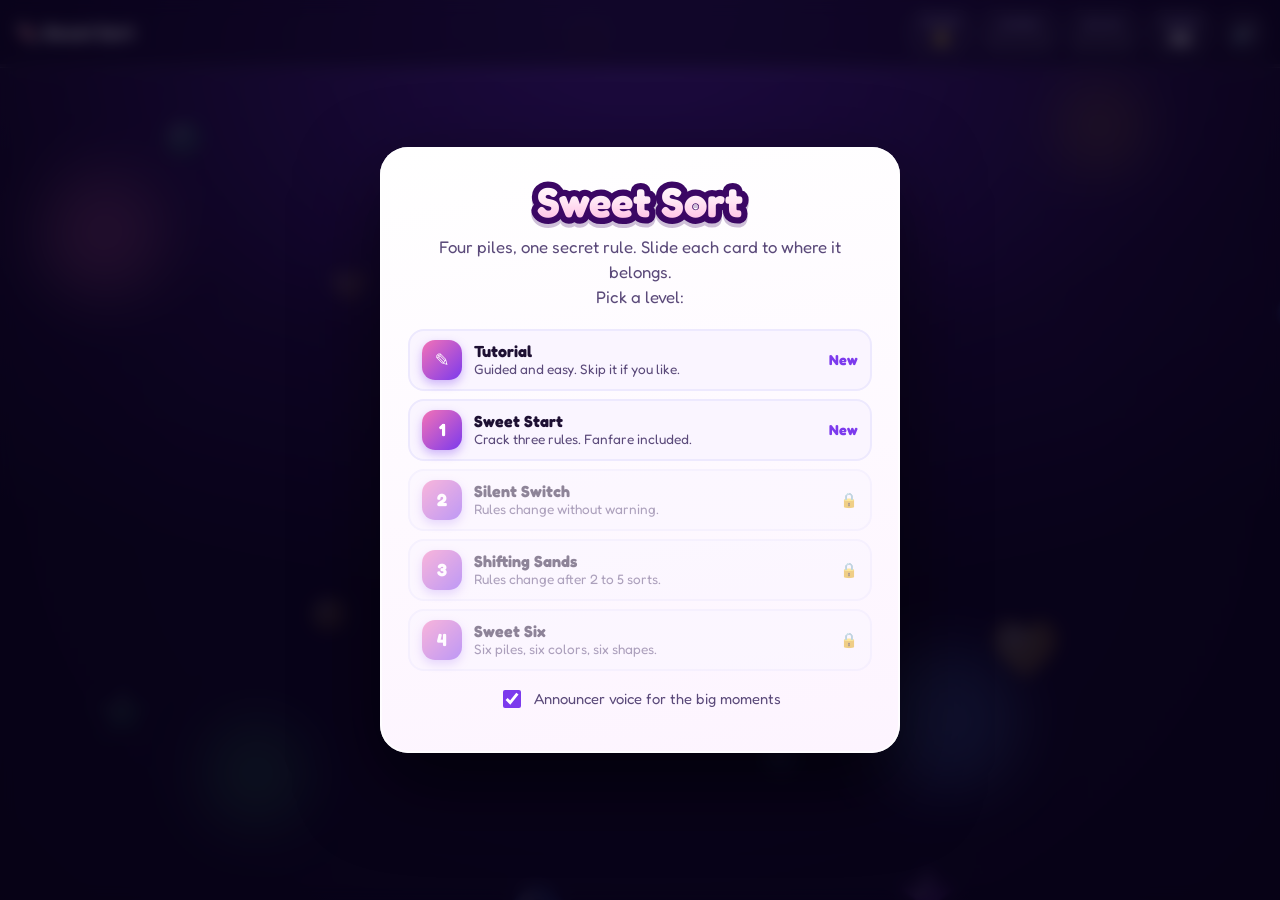
==== candy/index.html @ 4302656a "Level 4 becomes Sweet Six: six piles, no penalty The board now supports four or six piles, built at " ====
<!doctype html>
<html lang="en">
<head>
  <meta charset="utf-8">
  <meta name="viewport" content="width=device-width, initial-scale=1, viewport-fit=cover">
  <title>Sweet Sort</title>
  <meta name="description" content="A candy-flavored take on the Wisconsin Card Sorting Test. Slide the sweets to the right pile.">
  <link rel="preconnect" href="https://fonts.googleapis.com">
  <link rel="preconnect" href="https://fonts.gstatic.com" crossorigin>
  <link href="https://fonts.googleapis.com/css2?family=Fredoka:wght@400;500;600;700&display=swap" rel="stylesheet">
  <link rel="stylesheet" href="style.css?v=5">
</head>
<body>
<div class="app">
  <div class="bg-candies" id="bg-candies" aria-hidden="true"></div>

  <header class="hud">
    <div class="brand"><button class="brand__home" id="home-btn" title="Back to levels">🍬 Sweet Sort</button><span class="level-chip" id="level-chip"></span><span class="rule-chip" id="rule-chip"></span></div>
    <div class="stats">
      <div class="stat stat--score">
        <span class="stat__label">Score</span>
        <span class="stat__row"><span id="score" class="stat__value">0</span><span id="multi" class="multi" aria-live="polite"></span></span>
      </div>
      <div class="stat">
        <span class="stat__label">Combo</span>
        <span class="pips" id="pips" aria-label="Combo progress"></span>
        <span class="stat__value streak-num" id="streak-num">0</span>
      </div>
      <div class="stat">
        <span class="stat__label">Rules</span>
        <span class="stars" id="stars" aria-label="Rules cracked"></span>
      </div>
      <div class="stat"><span class="stat__label">Cards</span><span id="cards-left" class="stat__value">32</span></div>
    </div>
    <button id="mute" class="icon-btn" aria-label="Toggle sound" title="Toggle sound (M)">🔊</button>
    <div class="progress" aria-hidden="true"><div class="progress__fill" id="progress"></div></div>
  </header>

  <main class="table" id="table">
    <div class="coach hidden" id="coach" role="status" aria-live="polite"><span class="coach__icon">🍭</span><span id="coach-text"></span></div>
    <div class="board" id="board">
      <div class="center" id="center">
        <div class="toast" id="toast"><span class="toast__txt" id="toast-txt" data-text=""></span></div>
        <div class="card-wrap" id="card-wrap">
          <div class="stack-card"></div>
          <div class="stack-card"></div>
        </div>
      </div>
    </div>
    <p class="hint">Slide the card toward a pile · or press 1 to 4</p>
  </main>

  <div class="overlay" id="start-overlay">
    <div class="panel">
      <h1 class="panel__title"><span class="title-txt" data-text="Sweet Sort">Sweet Sort</span></h1>
      <p class="panel__lead">Four piles, one secret rule. Slide each card to where it belongs.<br>Pick a level:</p>
      <div class="levels" id="levels"></div>
      <label class="toggle">
        <input type="checkbox" id="voice-mode" checked>
        <span>Announcer voice for the big moments</span>
      </label>
    </div>
  </div>

  <div class="overlay hidden" id="end-overlay">
    <div class="panel">
      <div class="panel__eyebrow" id="end-eyebrow">Game over</div>
      <h2 class="panel__title"><span class="title-txt" id="end-title" data-text="All sorted">All sorted</span></h2>
      <div class="end-stars" id="end-stars" aria-label="Stars earned"></div>
      <div class="rank" id="end-rank"></div>
      <div class="unlock hidden" id="end-unlock"></div>
      <div class="results" id="end-results"></div>
      <div class="btn-row">
        <button class="btn btn--primary" id="next-btn">Next level</button>
        <button class="btn btn--ghost" id="again-btn">Play again</button>
        <button class="btn btn--ghost" id="levels-btn">Levels</button>
      </div>
    </div>
  </div>

  <canvas id="fx" aria-hidden="true"></canvas>
</div>
<script src="game.js?v=5"></script>
</body>
</html>
---- candy/style.css ----
:root {
  --t: 132px;          /* target tile size */
  --cw: 140px;         /* center card width */
  --ch: 188px;         /* center card height */
  --gap: 18px;
  --glass: rgba(255, 255, 255, .08);
  --good: #4ade80;
  --bad: #fb7185;
  --gold: #fde047;
  --ink: #1e1033;
  --plum: #3b0764;
  --muted: #c4b5fd;
  --font: "Fredoka", "Segoe UI", system-ui, -apple-system, Roboto, sans-serif;
}

* { box-sizing: border-box; }
html, body { margin: 0; height: 100%; }
body {
  font-family: var(--font);
  color: #fff;
  background: #09041a;
  overflow-x: hidden;
  -webkit-tap-highlight-color: transparent;
  overscroll-behavior: none;
}
button { font: inherit; }

.app { min-height: 100dvh; display: flex; flex-direction: column; position: relative; }

/* ---------- World: gradient sky, drifting bokeh, floating sweets ---------- */
.app::before {
  content: ""; position: fixed; inset: 0; z-index: -3;
  background:
    radial-gradient(ellipse at 50% 55%, transparent 50%, rgba(0,0,0,.5) 100%),
    radial-gradient(1200px 700px at 50% -10%, #7c3aed 0%, #4c1d95 30%, #1e0b3d 65%, #09041a 100%);
}
.app::after {
  content: ""; position: fixed; inset: -10%; z-index: -2; pointer-events: none;
  background:
    radial-gradient(circle at 15% 30%, rgba(244,114,182,.35) 0 60px, transparent 61px),
    radial-gradient(circle at 80% 20%, rgba(251,191,36,.28) 0 40px, transparent 41px),
    radial-gradient(circle at 70% 75%, rgba(96,165,250,.3) 0 70px, transparent 71px),
    radial-gradient(circle at 25% 80%, rgba(74,222,128,.25) 0 50px, transparent 51px),
    radial-gradient(circle at 50% 50%, rgba(255,255,255,.08) 0 90px, transparent 91px);
  filter: blur(30px);
  animation: drift 24s ease-in-out infinite alternate;
}
.bg-candy {
  position: fixed; z-index: -1; pointer-events: none;
  filter: blur(1.2px) saturate(.9);
  animation: bg-float var(--d) ease-in-out var(--delay) infinite alternate;
}
.bg-candy svg { display: block; width: 100%; height: auto; overflow: visible; }

/* ---------- HUD ---------- */
.hud {
  display: flex; align-items: center; gap: 12px; flex-wrap: wrap;
  padding: 10px 16px 12px;
  background: rgba(10, 4, 26, .55);
  backdrop-filter: blur(12px);
  border-bottom: 1px solid rgba(255,255,255,.1);
  position: sticky; top: 0; z-index: 5;
}
.brand { font-weight: 700; font-size: 1.15rem; white-space: nowrap; letter-spacing: .01em; display: flex; align-items: center; gap: 8px; }
.brand__home { background: none; border: 0; padding: 0; color: inherit; font: inherit; font-weight: 700; cursor: pointer; border-radius: 8px; transition: transform .12s; }
.brand__home:hover { transform: scale(1.04); }
.brand__home:active { transform: scale(.97); }
.brand__home:focus-visible { outline: 2px solid var(--gold); outline-offset: 3px; }
.level-chip { font-size: .72rem; font-weight: 600; padding: 2px 9px; border-radius: 999px; background: rgba(255,255,255,.12); color: var(--muted); letter-spacing: .04em; }
.level-chip:empty { display: none; }
.rule-chip { display: none; font-size: .72rem; font-weight: 700; padding: 2px 9px; border-radius: 999px; background: linear-gradient(90deg, #fde047, #f59e0b); color: #78350f; letter-spacing: .06em; }
.rule-chip.on { display: inline-block; animation: pop .4s cubic-bezier(.2, 1.6, .4, 1); }
.streak-num { display: none; }
.hud.no-pips .pips { display: none; }
.hud.no-pips .streak-num { display: block; }
.stats { display: flex; gap: 8px; margin-left: auto; flex-wrap: wrap; justify-content: flex-end; }
.stat {
  display: flex; flex-direction: column; align-items: center; justify-content: center;
  min-width: 64px; padding: 4px 10px;
  background: var(--glass); border: 1px solid rgba(255,255,255,.14); border-radius: 14px;
}
.stat__label { font-size: .62rem; text-transform: uppercase; letter-spacing: .14em; color: var(--muted); font-weight: 600; }
.stat__row { display: flex; align-items: center; gap: 6px; }
.stat__value { font-size: 1.2rem; font-weight: 700; font-variant-numeric: tabular-nums; line-height: 1.2; }
.stat__value.bump { animation: bump .4s cubic-bezier(.2, 1.4, .4, 1); }
.stat--score .stat__value { color: var(--gold); text-shadow: 0 0 12px rgba(253,224,71,.5); }
.multi {
  display: none; padding: 1px 7px; border-radius: 999px;
  background: linear-gradient(135deg, #f472b6, #a855f7); color: #fff;
  font-size: .78rem; font-weight: 700; line-height: 1.3;
  box-shadow: 0 2px 8px rgba(168,85,247,.5);
}
.multi.on { display: inline-block; animation: pop .4s cubic-bezier(.2, 1.6, .4, 1); }

.pips { display: flex; gap: 5px; height: 1.2rem; align-items: center; }
.pip-dot { width: 10px; height: 10px; border-radius: 50%; background: rgba(255,255,255,.18); transition: background .2s, box-shadow .2s; }
.pip-dot.lit { background: var(--gold); box-shadow: 0 0 10px var(--gold); animation: pop .35s cubic-bezier(.2, 1.6, .4, 1); }
.pip-dot.burst { animation: pip-burst .6s ease-out; }

.stars { display: flex; gap: 2px; height: 1.2rem; align-items: center; }
.star { width: 16px; height: 16px; display: block; }
.star path { fill: rgba(255,255,255,.16); stroke: rgba(255,255,255,.25); stroke-width: 1; transition: fill .2s; }
.star.lit path { fill: var(--gold); stroke: #b45309; filter: drop-shadow(0 0 5px rgba(253,224,71,.8)); }
.star.pop { animation: star-pop .7s cubic-bezier(.2, 1.6, .4, 1); }

.icon-btn { background: var(--glass); border: 1px solid rgba(255,255,255,.14); color: #fff; width: 40px; height: 40px; border-radius: 12px; cursor: pointer; font-size: 1.1rem; transition: transform .1s; }
.icon-btn:hover { background: rgba(255,255,255,.16); }
.icon-btn:active { transform: scale(.92); }

.progress { position: absolute; left: 0; right: 0; bottom: -1px; height: 4px; background: rgba(255,255,255,.08); }
.progress__fill {
  height: 100%; width: 0;
  background: linear-gradient(90deg, #f472b6, #fde047, #4ade80);
  box-shadow: 0 0 10px rgba(253,224,71,.6);
  transition: width .5s cubic-bezier(.2, .8, .2, 1);
}

/* ---------- Coach (tutorial) ---------- */
.coach {
  display: flex; gap: 10px; align-items: center;
  max-width: 460px; padding: 10px 14px; border-radius: 16px;
  background: #fff; color: var(--ink); font-weight: 600; line-height: 1.35;
  box-shadow: 0 12px 30px rgba(0,0,0,.35);
}
.coach.hidden { display: none; }
.coach.pop { animation: panel-in .35s cubic-bezier(.2, 1.3, .4, 1); }
.coach__icon { font-size: 1.4rem; }
.target.hint { border-color: var(--gold); animation: hint-pulse 1.2s ease-in-out infinite; }
.center .cue.on { display: block !important; opacity: 1; border-color: var(--gold); animation: cue-strong .9s ease-in-out infinite; }

/* ---------- Board ---------- */
.table { flex: 1; display: flex; flex-direction: column; align-items: center; justify-content: center; gap: 18px; padding: 18px 16px 28px; }
.table.shake { animation: shake-screen .4s ease-in-out; }
.table.shake-big { animation: shake-screen-big .55s ease-in-out; }
.board {
  display: grid;
  grid-template-columns: var(--t) var(--cw) var(--t);
  grid-template-rows: var(--t) var(--ch) var(--t);
  gap: var(--gap);
  place-items: center;
}
.center { grid-area: 2 / 2; }
.board.in .target { animation: tile-in .65s cubic-bezier(.2, 1.5, .4, 1) both; animation-delay: calc(var(--i) * 70ms); }
.board.in .center { animation: tile-in .65s cubic-bezier(.2, 1.5, .4, 1) 280ms both; }

/* Target tiles: glass, lit by --hot (0..1) as the card approaches */
.target {
  --hot: 0;
  position: relative;
  width: var(--t); height: var(--t);
  border-radius: 26px;
  background: rgba(255,255,255, calc(.08 + .14 * var(--hot)));
  border: 1.5px solid rgba(255,255,255, calc(.18 + .7 * var(--hot)));
  backdrop-filter: blur(10px);
  transform: scale(calc(1 + .12 * var(--hot)));
  box-shadow:
    0 12px 30px rgba(0,0,0,.35),
    0 0 calc(40px * var(--hot)) rgba(255,255,255, calc(.5 * var(--hot))),
    inset 0 1px 0 rgba(255,255,255,.25);
  transition: transform .12s ease-out, box-shadow .12s, background .12s, border-color .12s;
}
.target .pips-area {
  position: absolute; inset: 16px; transform-origin: 50% 70%;
  transform: translate(calc(var(--lx) * var(--hot) * 7px), calc(var(--ly) * var(--hot) * 7px)) scale(calc(1 + .1 * var(--hot)));
  transition: transform .12s ease-out;
}
.target.ready { animation: ready-wiggle .5s ease-in-out infinite; border-color: var(--gold); box-shadow: 0 12px 30px rgba(0,0,0,.35), 0 0 44px rgba(253,224,71,.55), inset 0 1px 0 rgba(255,255,255,.25); }
.target.ready .chev { border-color: var(--gold); }
.target .ring { position: absolute; inset: -2px; border-radius: inherit; border: 3px solid var(--good); opacity: 0; pointer-events: none; }
.target .chev {
  position: absolute; width: 12px; height: 12px;
  border-right: 2.5px solid rgba(255,255,255,.55); border-bottom: 2.5px solid rgba(255,255,255,.55);
  opacity: calc(.5 + .5 * var(--hot));
}

.target.hit-good { animation: target-good .7s cubic-bezier(.2, 1.4, .4, 1); }
.target.hit-good .ring { animation: ring .7s ease-out; }
.target.hit-good .pips-area { animation: sweets-bounce .7s cubic-bezier(.2, 1.6, .4, 1); }
.target.hit-bad { animation: target-bad .5s ease-in-out; }
.target.hit-bad .ring { border-color: var(--bad); animation: ring .55s ease-out; }
.target.hit-bad .pips-area { animation: sweets-shiver .5s ease-in-out; }
.target.wave { animation: wave .6s cubic-bezier(.2, 1.4, .4, 1); }
.target.wave .pips-area { animation: sweets-bounce .6s cubic-bezier(.2, 1.6, .4, 1); }

/* WebKit renders filtered children of a backdrop-filtered element at low resolution
   (and sometimes not at all), so the tiles lose the frosted glass and SVG shadows there. */
.webkit .target { backdrop-filter: none; -webkit-backdrop-filter: none; background: rgba(255,255,255, calc(.12 + .14 * var(--hot))); }
.webkit .hud { backdrop-filter: none; -webkit-backdrop-filter: none; background: rgba(10, 4, 26, .82); }

/* ---------- Sweets ---------- */
.pip { position: absolute; transform: translate(-50%, -50%); }
/* Sweets stay pure vectors: no CSS or SVG filters, so nothing is rasterized and they are crisp at any pixel density. */
.pip__svg { display: block; width: 100%; height: auto; overflow: visible; }
.card .pip__svg { animation: jiggle 2.8s ease-in-out infinite; animation-delay: calc(var(--i) * -.7s); }

/* ---------- Center stack + card ---------- */
.center { position: relative; width: var(--cw); height: var(--ch); }
.card-wrap { position: absolute; inset: 0; animation: float 3.4s ease-in-out infinite; }
.stack-card {
  position: absolute; inset: 0; border-radius: 18px;
  background: linear-gradient(160deg, #fdf2f8, #e9d5ff);
  box-shadow: 0 10px 24px rgba(0,0,0,.3);
  transition: transform .35s cubic-bezier(.2, 1.3, .4, 1);
}
.stack-card:nth-child(1) { transform: translateY(14px) scale(.9); opacity: .55; }
.stack-card:nth-child(2) { transform: translateY(7px) scale(.95); opacity: .8; }
.card-wrap.empty .stack-card:nth-child(1) { transform: translateY(7px) scale(.95); }
.card-wrap.empty .stack-card:nth-child(2) { transform: translateY(0) scale(1); }

.card {
  position: absolute; inset: 0; border-radius: 18px;
  background: linear-gradient(165deg, #ffffff 0%, #fdf4ff 55%, #f3e8ff 100%);
  box-shadow: 0 18px 40px rgba(0,0,0,.45), inset 0 0 0 3px #fff, inset 0 -8px 16px rgba(168,85,247,.14);
  cursor: grab; touch-action: none; user-select: none; -webkit-user-select: none;
  overflow: hidden; will-change: transform;
  transition: box-shadow .15s;
}
.card.dragging { cursor: grabbing; box-shadow: 0 34px 70px rgba(0,0,0,.6), inset 0 0 0 3px #fff; }
.card.enter { animation: card-enter .6s cubic-bezier(.2, 1.4, .4, 1); }
.card.nudge { animation: nudge 1.1s cubic-bezier(.3, 1.4, .4, 1); }
.card::after {
  content: ""; position: absolute; inset: -40%; pointer-events: none;
  background: linear-gradient(115deg, transparent 46%, rgba(255,255,255,.4) 50%, transparent 54%);
  transform: translateX(-90%);
  animation: shimmer 4.2s ease-in-out infinite;
}
.sparkle {
  position: absolute; width: 14px; height: 14px; pointer-events: none;
  color: #fff; font-size: 14px; line-height: 1; text-shadow: 0 0 8px #fff, 0 0 2px #fff;
  opacity: 0; animation: twinkle 2.4s ease-in-out infinite;
}
.sparkle::before { content: "✦"; }

/* Gesture cues until the first slide */
.cue {
  position: absolute; width: 14px; height: 14px; pointer-events: none;
  border-right: 3px solid rgba(255,255,255,.7); border-bottom: 3px solid rgba(255,255,255,.7);
  opacity: 0; animation: cue 1.6s ease-in-out infinite;
}
.center.touched .cue { display: none; }

/* ---------- Chunky outlined display text (toast + titles) ---------- */
.toast {
  --size: 1.7rem;
  position: absolute; left: 50%; top: 50%; z-index: 6;
  transform: translate(-50%, -50%) scale(0); opacity: 0;
  font-size: var(--size); font-weight: 700; line-height: 1; white-space: nowrap;
  pointer-events: none;
  filter: drop-shadow(0 6px 0 rgba(0,0,0,.28)) drop-shadow(0 0 18px rgba(255,255,255,.25));
}
.toast.show { animation: toast-in 1.05s cubic-bezier(.2, 1.4, .4, 1) forwards; }
.toast__txt, .title-txt {
  position: relative; display: inline-block;
  color: var(--plum);
  -webkit-text-stroke: .3em var(--plum);
  paint-order: stroke fill;
}
/* The gradient fill is a copy of the text layered above the stroked base. */
.toast__txt::after, .title-txt::after {
  content: attr(data-text); position: absolute; left: 0; top: 0;
  -webkit-text-stroke: 0;
  background: linear-gradient(180deg, #fff 0%, #ffe9f5 45%, #ffb6e1 100%);
  -webkit-background-clip: text; background-clip: text; color: transparent;
}
.toast.t1 { --size: 1.7rem; }
.toast.t2 { --size: 2rem; }
.toast.t2 .toast__txt::after { background-image: linear-gradient(180deg, #fff 0%, #fff3b0 45%, #fbbf24 100%); }
.toast.t3 { --size: 2.3rem; }
.toast.t3 .toast__txt::after { background-image: linear-gradient(180deg, #fff 0%, #bbf7d0 45%, #22d3ee 100%); }
.toast.t4 { --size: 2.7rem; }
.toast.t4 .toast__txt::after { background-image: linear-gradient(90deg, #f472b6, #fde047, #4ade80, #60a5fa, #f472b6); background-size: 300% 100%; animation: rainbow 1.2s linear infinite; }
.toast.bad { --size: 1.6rem; }
.toast.bad .toast__txt::after { background-image: linear-gradient(180deg, #fff 0%, #fecdd3 55%, #fb7185 100%); }
.toast.big { --size: 2.5rem; }
.toast.big .toast__txt::after { background-image: linear-gradient(180deg, #fff 0%, #fde68a 45%, #f59e0b 100%); }

.float.neg { color: #fecdd3; }
.float {
  position: fixed; z-index: 60; pointer-events: none;
  font-weight: 700; font-size: 1.35rem; color: var(--gold);
  text-shadow: 0 2px 0 var(--plum), 0 -1px 0 var(--plum), 1px 0 0 var(--plum), -1px 0 0 var(--plum), 0 4px 10px rgba(0,0,0,.5);
  animation: float-up 1s ease-out forwards;
}

.hint { color: rgba(255,255,255,.65); font-size: .9rem; margin: 0; text-align: center; }
.hint__sep { margin: 0 6px; opacity: .5; }

/* ---------- Overlays ---------- */
.overlay { position: fixed; inset: 0; z-index: 40; background: rgba(9, 4, 26, .72); backdrop-filter: blur(8px); display: grid; place-items: center; padding: 16px; animation: fade-in .3s ease-out; overflow-y: auto; }
.overlay .panel { margin: auto; }
.levels { display: grid; gap: 8px; margin: 0 0 16px; text-align: left; }
.level {
  display: flex; align-items: center; gap: 12px; width: 100%;
  padding: 9px 12px; border-radius: 16px; border: 2px solid #ede9fe; background: #faf5ff;
  color: var(--ink); cursor: pointer; text-align: left; transition: transform .12s ease, border-color .12s, box-shadow .12s;
}
.level:hover:not(:disabled), .level:focus-visible { transform: translateY(-2px); border-color: #c4b5fd; box-shadow: 0 8px 20px rgba(124,58,237,.18); outline: none; }
.level:active:not(:disabled) { transform: translateY(0) scale(.99); }
.level:disabled { opacity: .5; cursor: not-allowed; }
.level__num { flex: none; width: 40px; height: 40px; border-radius: 13px; display: grid; place-items: center; font-weight: 700; font-size: 1.1rem; color: #fff; background: linear-gradient(135deg, #f472b6, #7c3aed); box-shadow: 0 4px 10px rgba(124,58,237,.35); }
.level__body { flex: 1; display: flex; flex-direction: column; line-height: 1.25; }
.level__name { font-weight: 700; }
.level__tag { font-size: .85rem; color: #5b4a7a; }
.level__meta { font-weight: 700; color: #7c3aed; font-size: .9rem; white-space: nowrap; }
.btn-row { display: flex; gap: 10px; justify-content: center; flex-wrap: wrap; }
.btn--ghost { background: #f5f3ff; color: #4c1d95; box-shadow: 0 4px 0 #ddd6fe; }
.btn--ghost:hover { transform: translateY(-2px); }
.btn--ghost:active { transform: translateY(2px); box-shadow: 0 2px 0 #ddd6fe; }
.btn.hidden { display: none; }
.unlock { margin: -6px 0 14px; font-weight: 700; color: #be185d; animation: pop .5s cubic-bezier(.2, 1.6, .4, 1); }
.unlock.hidden { display: none; }
.overlay.hidden { display: none; }
.panel {
  width: min(520px, 100%);
  background: linear-gradient(170deg, #ffffff, #fdf4ff);
  color: var(--ink);
  border-radius: 28px; padding: 28px 28px 24px;
  box-shadow: 0 30px 80px rgba(0,0,0,.55), inset 0 0 0 2px rgba(255,255,255,.8);
  text-align: center;
  animation: panel-in .5s cubic-bezier(.2, 1.3, .4, 1);
}
.panel__eyebrow { text-transform: uppercase; letter-spacing: .18em; font-size: .72rem; color: #7c3aed; font-weight: 700; }
.panel__title { margin: 4px 0 10px; font-size: 2.6rem; font-weight: 700; line-height: 1.1; filter: drop-shadow(0 4px 0 rgba(59,7,100,.25)); }
.panel__lead { color: #5b4a7a; margin: 0 0 18px; line-height: 1.5; font-size: 1.05rem; }
.howto { list-style: none; padding: 0; margin: 0 0 18px; text-align: left; display: grid; gap: 10px; }
.howto li { display: flex; gap: 12px; align-items: flex-start; background: #f5f3ff; padding: 10px 12px; border-radius: 14px; line-height: 1.4; }
.howto__icon { font-size: 1.3rem; line-height: 1.2; }
.toggle { display: flex; gap: 10px; align-items: center; justify-content: center; font-size: .92rem; color: #5b4a7a; margin-bottom: 18px; cursor: pointer; }
.toggle input { width: 18px; height: 18px; accent-color: #7c3aed; }
.toggle + .toggle { margin-top: -8px; }
.btn { border: 0; border-radius: 18px; padding: 14px 32px; font-weight: 700; font-size: 1.15rem; cursor: pointer; transition: transform .12s ease, box-shadow .12s ease; letter-spacing: .01em; }
.btn--primary { background: linear-gradient(135deg, #f472b6, #7c3aed); color: #fff; box-shadow: 0 6px 0 #4c1d95, 0 14px 24px rgba(124,58,237,.45); animation: btn-pulse 2.2s ease-in-out infinite; }
.btn--primary:hover { transform: translateY(-2px); box-shadow: 0 8px 0 #4c1d95, 0 18px 30px rgba(124,58,237,.55); }
.btn--primary:active { transform: translateY(4px); box-shadow: 0 2px 0 #4c1d95, 0 8px 16px rgba(124,58,237,.45); }
.rank { display: inline-block; margin: 2px 0 16px; padding: 6px 16px; border-radius: 999px; background: linear-gradient(90deg, #fde047, #f59e0b); color: #78350f; font-weight: 700; letter-spacing: .02em; }
.results { display: grid; grid-template-columns: repeat(3, 1fr); gap: 10px; margin-bottom: 22px; }
.result { background: #f5f3ff; border-radius: 14px; padding: 10px 8px; animation: tile-in .55s cubic-bezier(.2, 1.4, .4, 1) both; animation-delay: calc(var(--i) * 70ms + 150ms); }
.result__value { font-size: 1.5rem; font-weight: 700; font-variant-numeric: tabular-nums; }
.result__label { font-size: .68rem; text-transform: uppercase; letter-spacing: .12em; color: #7c6a9c; font-weight: 600; }
.end-stars { display: flex; justify-content: center; gap: 4px; margin: 2px 0 10px; }
.end-stars .star { width: 34px; height: 34px; transform: scale(.6); opacity: .5; transition: none; }
.end-stars .star.lit { transform: scale(1); opacity: 1; animation: star-pop .7s cubic-bezier(.2, 1.6, .4, 1); }
.end-stars .star path { fill: #e9e3f5; stroke: #cbbfe3; }
.end-stars .star.lit path { fill: var(--gold); stroke: #b45309; filter: drop-shadow(0 0 6px rgba(253,224,71,.8)); }

#fx { position: fixed; inset: 0; width: 100%; height: 100%; pointer-events: none; z-index: 45; }

/* ---------- Keyframes ---------- */
@keyframes float { 0%, 100% { transform: translateY(0); } 50% { transform: translateY(-5px); } }
@keyframes jiggle { 0%, 100% { transform: rotate(-4deg) translateY(0); } 50% { transform: rotate(4deg) translateY(-2px); } }
@keyframes shimmer { 0%, 62% { transform: translateX(-90%); } 80%, 100% { transform: translateX(90%); } }
@keyframes twinkle { 0%, 100% { opacity: 0; transform: scale(.4) rotate(0); } 50% { opacity: 1; transform: scale(1) rotate(45deg); } }
@keyframes cue { 0%, 100% { opacity: 0; } 50% { opacity: .9; } }
@keyframes card-enter {
  0% { transform: perspective(700px) rotateY(-80deg) translateX(-14px) scale(.85); opacity: 0; }
  55% { opacity: 1; }
  100% { transform: perspective(700px) rotateY(0) translateX(0) scale(1); opacity: 1; }
}
@keyframes hint-pulse { 0%, 100% { transform: scale(1); box-shadow: 0 12px 30px rgba(0,0,0,.35), 0 0 0 rgba(253,224,71,0); } 50% { transform: scale(1.06); box-shadow: 0 12px 30px rgba(0,0,0,.35), 0 0 34px rgba(253,224,71,.6); } }
@keyframes cue-strong { 0%, 100% { opacity: .5; } 50% { opacity: 1; } }
@keyframes ready-wiggle { 0%, 100% { transform: scale(1.12) rotate(-1.5deg); } 50% { transform: scale(1.16) rotate(1.5deg); } }
@keyframes nudge {
  0%, 100% { transform: translate(0, 0) rotate(0); }
  35% { transform: translate(calc(var(--nx) * 18px), calc(var(--ny) * 18px)) rotate(calc(var(--nx) * 5deg)) scale(1.03); }
  65% { transform: translate(calc(var(--nx) * -3px), calc(var(--ny) * -3px)); }
}
@keyframes tile-in { 0% { transform: scale(0) rotate(-10deg); opacity: 0; } 100% { transform: scale(1) rotate(0); opacity: 1; } }
@keyframes bump { 0% { transform: scale(1); } 40% { transform: scale(1.35); } 100% { transform: scale(1); } }
@keyframes pop { 0% { transform: scale(.4); } 60% { transform: scale(1.4); } 100% { transform: scale(1); } }
@keyframes star-pop { 0% { transform: scale(.4) rotate(-30deg); } 55% { transform: scale(1.6) rotate(10deg); } 100% { transform: scale(1) rotate(0); } }
@keyframes pip-burst { 0% { transform: scale(1); } 40% { transform: scale(1.8); box-shadow: 0 0 20px #fff; } 100% { transform: scale(0); opacity: 0; } }
@keyframes ring { 0% { transform: scale(1); opacity: .95; } 100% { transform: scale(1.55); opacity: 0; } }
@keyframes target-good {
  0% { transform: scale(1); }
  30% { transform: scale(.92, .88); }
  60% { transform: scale(1.1, 1.14); background: rgba(74,222,128,.35); border-color: var(--good); }
  100% { transform: scale(1); }
}
@keyframes target-bad {
  0%, 100% { transform: translateX(0); }
  15%, 55% { background: rgba(251,113,133,.35); border-color: var(--bad); }
  20% { transform: translateX(-9px) rotate(-2deg); }
  40% { transform: translateX(9px) rotate(2deg); }
  60% { transform: translateX(-6px); }
  80% { transform: translateX(6px); }
}
@keyframes sweets-bounce { 0% { transform: scale(1); } 30% { transform: scale(1.25, .8); } 55% { transform: scale(.9, 1.2) translateY(-6px); } 100% { transform: scale(1); } }
@keyframes sweets-shiver { 0%, 100% { transform: rotate(0); } 25% { transform: rotate(-8deg); } 50% { transform: rotate(8deg); } 75% { transform: rotate(-5deg); } }
@keyframes wave { 0% { transform: scale(1); } 40% { transform: scale(1.14); background: rgba(253,224,71,.35); border-color: var(--gold); } 100% { transform: scale(1); } }
@keyframes toast-in {
  0% { transform: translate(-50%, -50%) scale(0) rotate(-14deg); opacity: 0; }
  30% { transform: translate(-50%, -50%) scale(1.18) rotate(4deg); opacity: 1; }
  48% { transform: translate(-50%, -50%) scale(.96) rotate(-1deg); }
  62% { transform: translate(-50%, -50%) scale(1) rotate(0); opacity: 1; }
  100% { transform: translate(-50%, calc(-50% - 34px)) scale(.9); opacity: 0; }
}
@keyframes rainbow { from { background-position: 0 0; } to { background-position: 300% 0; } }
@keyframes float-up {
  0% { transform: translate(-50%, 0) scale(.8); opacity: 0; }
  20% { opacity: 1; transform: translate(-50%, -10px) scale(1.2); }
  100% { transform: translate(-50%, -76px) scale(1); opacity: 0; }
}
@keyframes shake-screen { 0%, 100% { transform: translate(0); } 25% { transform: translate(-5px, 2px); } 50% { transform: translate(5px, -2px); } 75% { transform: translate(-3px, 1px); } }
@keyframes shake-screen-big { 0%, 100% { transform: translate(0); } 15% { transform: translate(-9px, 4px) rotate(-.6deg); } 35% { transform: translate(8px, -5px) rotate(.6deg); } 55% { transform: translate(-6px, 3px); } 75% { transform: translate(4px, -2px); } }
@keyframes btn-pulse { 0%, 100% { filter: brightness(1); } 50% { filter: brightness(1.12); } }
@keyframes bg-float { from { transform: translateY(0) rotate(var(--r)); } to { transform: translateY(-46px) rotate(calc(var(--r) + 28deg)); } }
@keyframes drift { from { transform: translate(-2%, -1%) rotate(0); } to { transform: translate(2%, 2%) rotate(3deg); } }
@keyframes fade-in { from { opacity: 0; } to { opacity: 1; } }
@keyframes panel-in { from { transform: translateY(30px) scale(.96); opacity: 0; } to { transform: none; opacity: 1; } }

/* ---------- Responsive ---------- */
@media (max-width: 480px) {
  :root { --t: 100px; --cw: 114px; --ch: 154px; --gap: 10px; }
  .hud { padding: 8px 12px 10px; gap: 8px; }
  .brand { font-size: 1rem; }
  .stat { min-width: 54px; padding: 3px 7px; }
  .stat__value { font-size: 1.05rem; }
  .target { border-radius: 22px; }
  .target .pips-area { inset: 11px; }
  .toast.t1 { --size: 1.4rem; } .toast.t2 { --size: 1.6rem; } .toast.t3 { --size: 1.85rem; } .toast.t4 { --size: 2.1rem; } .toast.big { --size: 2rem; }
  .hint { display: none; }
  .results { grid-template-columns: repeat(2, 1fr); }
  .panel { padding: 22px 18px 18px; }
  .panel__title { font-size: 2.1rem; }
}

@media (prefers-reduced-motion: reduce) {
  *, *::before, *::after { animation-duration: .01ms !important; animation-iteration-count: 1 !important; transition-duration: .01ms !important; }
}
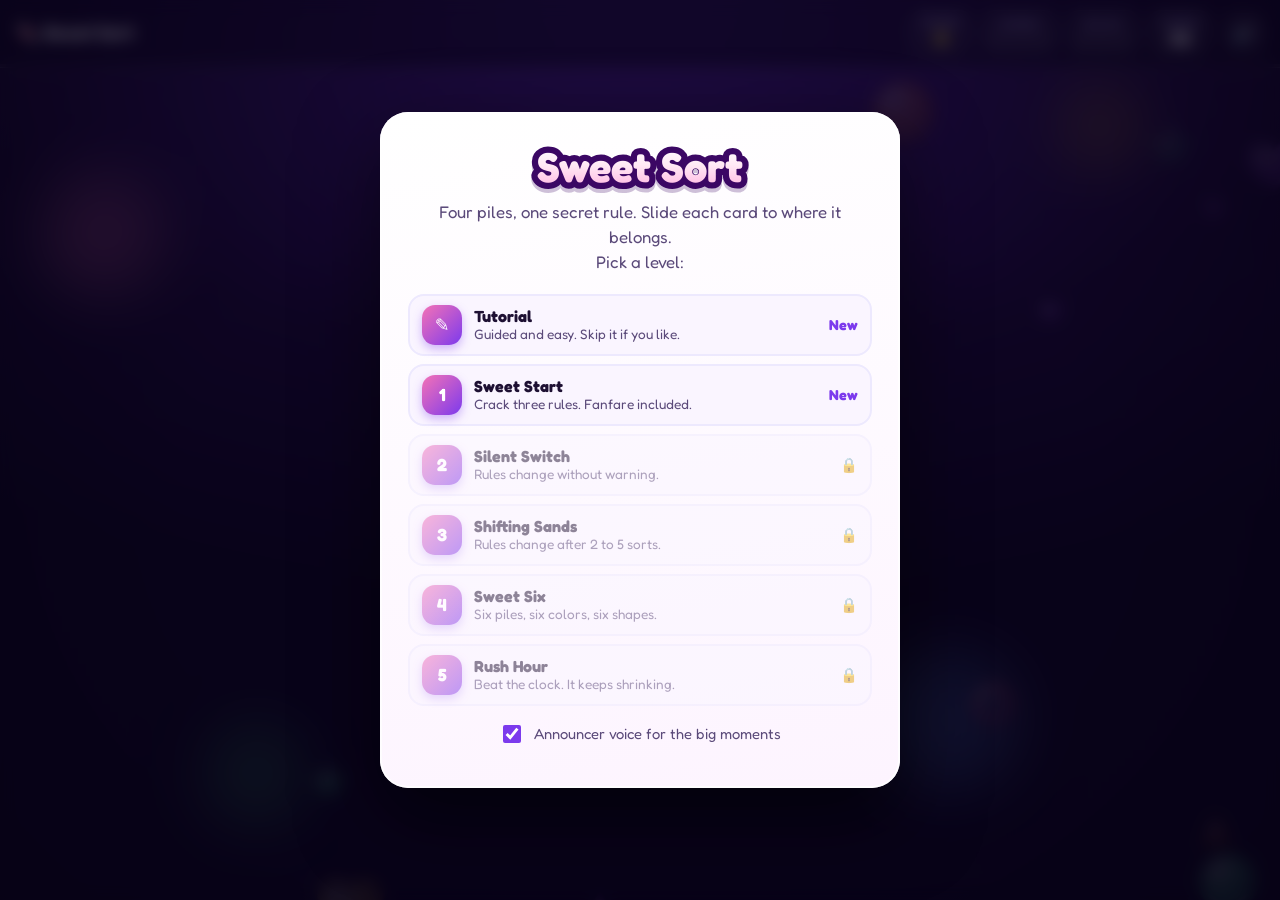
==== commit 2acdc68b: "Add level 5 Rush Hour with a shrinking per-card timer A countdown ring around the card drains each t" ====
--- a/candy/index.html
+++ b/candy/index.html
@@ -8,7 +8,7 @@
   <link rel="preconnect" href="https://fonts.googleapis.com">
   <link rel="preconnect" href="https://fonts.gstatic.com" crossorigin>
   <link href="https://fonts.googleapis.com/css2?family=Fredoka:wght@400;500;600;700&display=swap" rel="stylesheet">
-  <link rel="stylesheet" href="style.css?v=5">
+  <link rel="stylesheet" href="style.css?v=6">
 </head>
 <body>
 <div class="app">
@@ -31,6 +31,7 @@
         <span class="stars" id="stars" aria-label="Rules cracked"></span>
       </div>
       <div class="stat"><span class="stat__label">Cards</span><span id="cards-left" class="stat__value">32</span></div>
+      <div class="stat stat--time hidden" id="time-stat"><span class="stat__label">Time</span><span id="time" class="stat__value">0.0</span></div>
     </div>
     <button id="mute" class="icon-btn" aria-label="Toggle sound" title="Toggle sound (M)">🔊</button>
     <div class="progress" aria-hidden="true"><div class="progress__fill" id="progress"></div></div>
@@ -41,6 +42,7 @@
     <div class="board" id="board">
       <div class="center" id="center">
         <div class="toast" id="toast"><span class="toast__txt" id="toast-txt" data-text=""></span></div>
+        <svg class="timer hidden" id="timer" aria-hidden="true"><rect class="timer__track" pathLength="100"/><rect class="timer__fill" id="timer-rect" pathLength="100"/></svg>
         <div class="card-wrap" id="card-wrap">
           <div class="stack-card"></div>
           <div class="stack-card"></div>
@@ -80,6 +82,6 @@
 
   <canvas id="fx" aria-hidden="true"></canvas>
 </div>
-<script src="game.js?v=5"></script>
+<script src="game.js?v=6"></script>
 </body>
 </html>
--- a/candy/style.css
+++ b/candy/style.css
@@ -192,6 +192,18 @@
 /* Sweets stay pure vectors: no CSS or SVG filters, so nothing is rasterized and they are crisp at any pixel density. */
 .pip__svg { display: block; width: 100%; height: auto; overflow: visible; }
 .card .pip__svg { animation: jiggle 2.8s ease-in-out infinite; animation-delay: calc(var(--i) * -.7s); }
+
+/* ---------- Turn timer ring (timed levels) ---------- */
+.timer { position: absolute; inset: -9px; width: calc(100% + 18px); height: calc(100% + 18px); pointer-events: none; overflow: visible; }
+.timer.hidden { display: none; }
+.timer rect { fill: none; stroke-width: 5; stroke-linecap: round; }
+.timer__track { stroke: rgba(255,255,255,.14); }
+.timer__fill { stroke: var(--good); stroke-dasharray: 100; stroke-dashoffset: 0; transition: stroke .3s; }
+.timer.warn .timer__fill { stroke: var(--gold); }
+.timer.urgent .timer__fill { stroke: var(--bad); animation: urgent-pulse .45s ease-in-out infinite; }
+.stat--time.hidden { display: none; }
+.stat--time .stat__value { min-width: 2.2em; }
+.stat--time .stat__value.low { color: var(--bad); animation: urgent-pulse .45s ease-in-out infinite; }
 
 /* ---------- Center stack + card ---------- */
 .center { position: relative; width: var(--cw); height: var(--ch); }
@@ -358,6 +370,7 @@
 }
 @keyframes hint-pulse { 0%, 100% { transform: scale(1); box-shadow: 0 12px 30px rgba(0,0,0,.35), 0 0 0 rgba(253,224,71,0); } 50% { transform: scale(1.06); box-shadow: 0 12px 30px rgba(0,0,0,.35), 0 0 34px rgba(253,224,71,.6); } }
 @keyframes cue-strong { 0%, 100% { opacity: .5; } 50% { opacity: 1; } }
+@keyframes urgent-pulse { 50% { opacity: .45; } }
 @keyframes ready-wiggle { 0%, 100% { transform: scale(1.12) rotate(-1.5deg); } 50% { transform: scale(1.16) rotate(1.5deg); } }
 @keyframes nudge {
   0%, 100% { transform: translate(0, 0) rotate(0); }
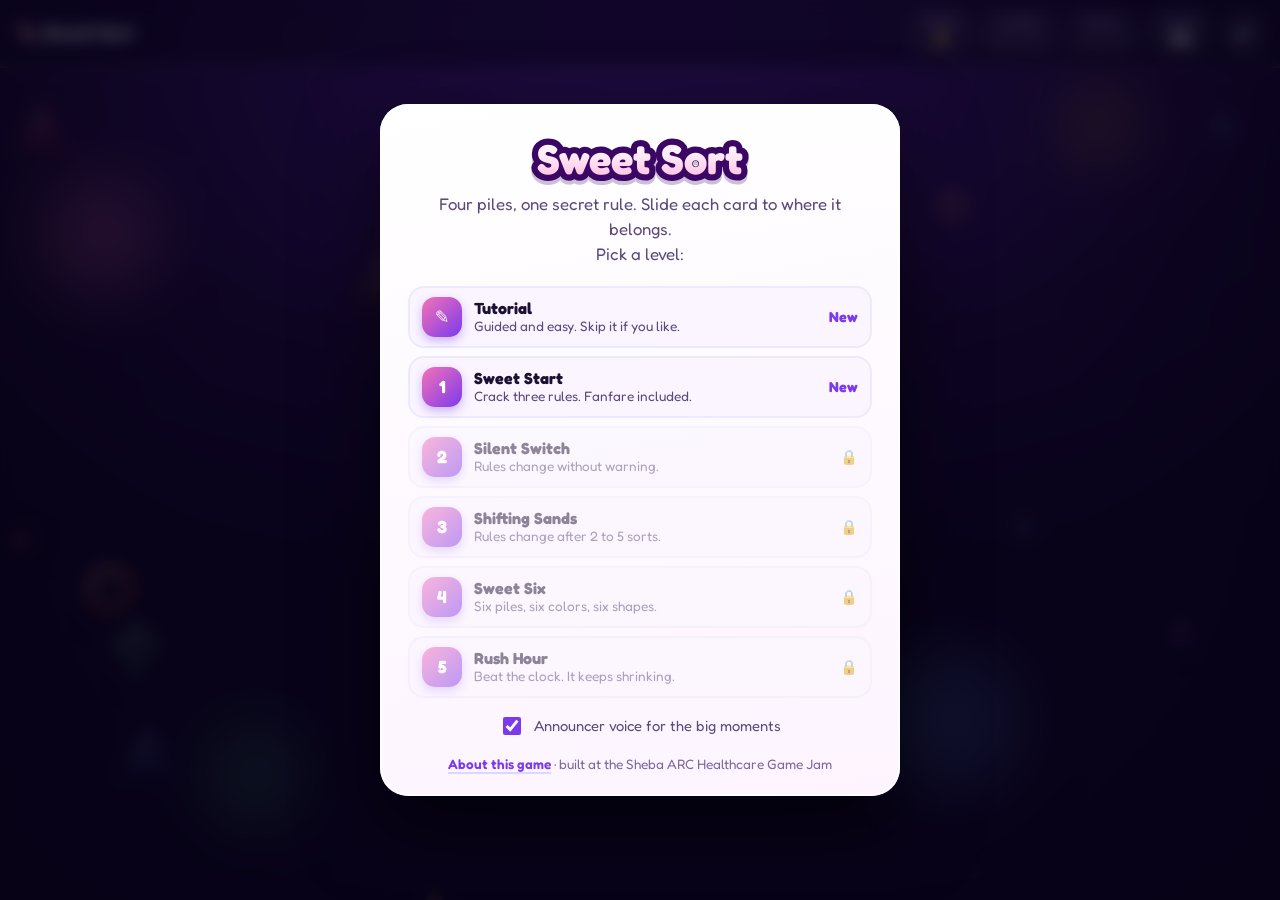
==== commit 06292e59: "Add an About page for Sweet Sort Co-Authored-By: Claude Fable 5.1 <noreply@anthropic.com>" ====
--- a/candy/index.html
+++ b/candy/index.html
@@ -61,6 +61,7 @@
         <input type="checkbox" id="voice-mode" checked>
         <span>Announcer voice for the big moments</span>
       </label>
+      <p class="about-link"><a href="about.html">About this game</a> · built at the Sheba ARC Healthcare Game Jam</p>
     </div>
   </div>
 
--- a/candy/style.css
+++ b/candy/style.css
@@ -314,6 +314,9 @@
 .level__name { font-weight: 700; }
 .level__tag { font-size: .85rem; color: #5b4a7a; }
 .level__meta { font-weight: 700; color: #7c3aed; font-size: .9rem; white-space: nowrap; }
+.about-link { margin: 14px 0 0; font-size: .85rem; color: #7c6a9c; }
+.about-link a { color: #7c3aed; font-weight: 600; text-decoration: none; border-bottom: 2px solid #ddd6fe; }
+.about-link a:hover { border-color: #7c3aed; }
 .btn-row { display: flex; gap: 10px; justify-content: center; flex-wrap: wrap; }
 .btn--ghost { background: #f5f3ff; color: #4c1d95; box-shadow: 0 4px 0 #ddd6fe; }
 .btn--ghost:hover { transform: translateY(-2px); }
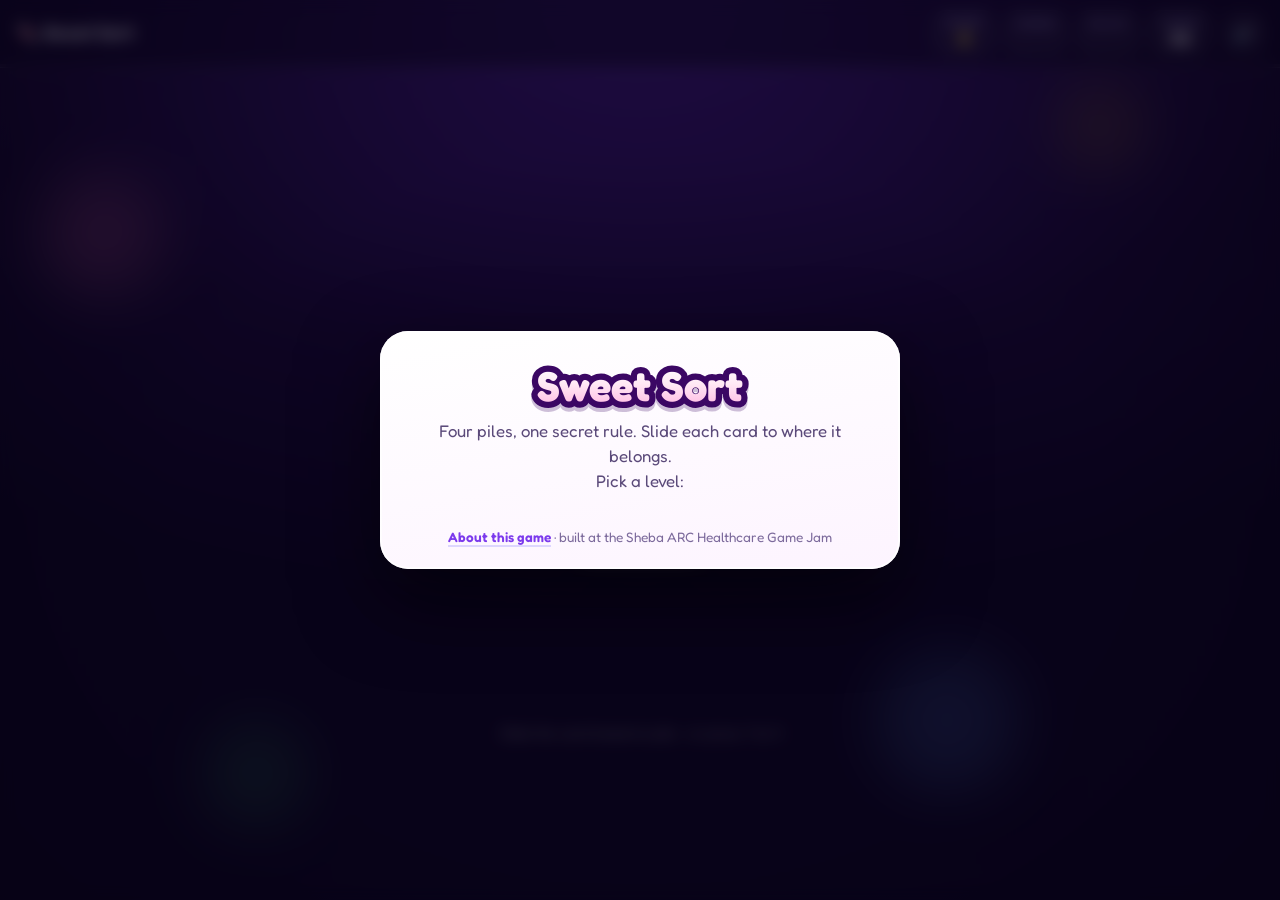
==== commit 443a8973: "Remove the announcer voice toggle Co-Authored-By: Claude Fable 5.1 <noreply@anthropic.com>" ====
--- a/candy/index.html
+++ b/candy/index.html
@@ -8,7 +8,7 @@
   <link rel="preconnect" href="https://fonts.googleapis.com">
   <link rel="preconnect" href="https://fonts.gstatic.com" crossorigin>
   <link href="https://fonts.googleapis.com/css2?family=Fredoka:wght@400;500;600;700&display=swap" rel="stylesheet">
-  <link rel="stylesheet" href="style.css?v=6">
+  <link rel="stylesheet" href="style.css?v=7">
 </head>
 <body>
 <div class="app">
@@ -57,10 +57,6 @@
       <h1 class="panel__title"><span class="title-txt" data-text="Sweet Sort">Sweet Sort</span></h1>
       <p class="panel__lead">Four piles, one secret rule. Slide each card to where it belongs.<br>Pick a level:</p>
       <div class="levels" id="levels"></div>
-      <label class="toggle">
-        <input type="checkbox" id="voice-mode" checked>
-        <span>Announcer voice for the big moments</span>
-      </label>
       <p class="about-link"><a href="about.html">About this game</a> · built at the Sheba ARC Healthcare Game Jam</p>
     </div>
   </div>
@@ -83,6 +79,6 @@
 
   <canvas id="fx" aria-hidden="true"></canvas>
 </div>
-<script src="game.js?v=6"></script>
+<script src="game.js?v=7"></script>
 </body>
 </html>
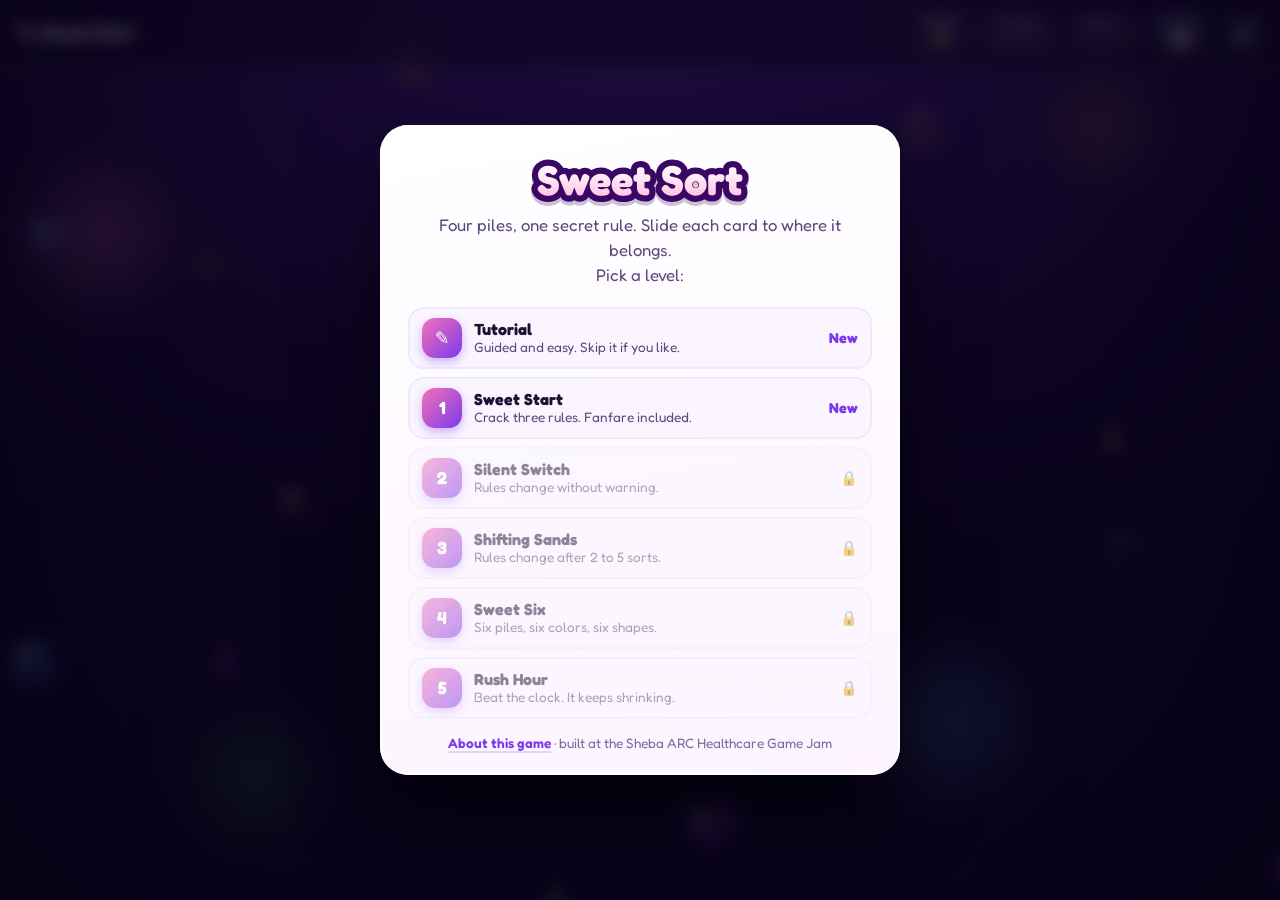
==== commit fc88562e: "Fill the progress bar to 100% when a level ends Levels usually finish by cracking every rule before " ====
--- a/candy/index.html
+++ b/candy/index.html
@@ -8,7 +8,7 @@
   <link rel="preconnect" href="https://fonts.googleapis.com">
   <link rel="preconnect" href="https://fonts.gstatic.com" crossorigin>
   <link href="https://fonts.googleapis.com/css2?family=Fredoka:wght@400;500;600;700&display=swap" rel="stylesheet">
-  <link rel="stylesheet" href="style.css?v=7">
+  <link rel="stylesheet" href="style.css?v=8">
 </head>
 <body>
 <div class="app">
@@ -79,6 +79,6 @@
 
   <canvas id="fx" aria-hidden="true"></canvas>
 </div>
-<script src="game.js?v=7"></script>
+<script src="game.js?v=8"></script>
 </body>
 </html>
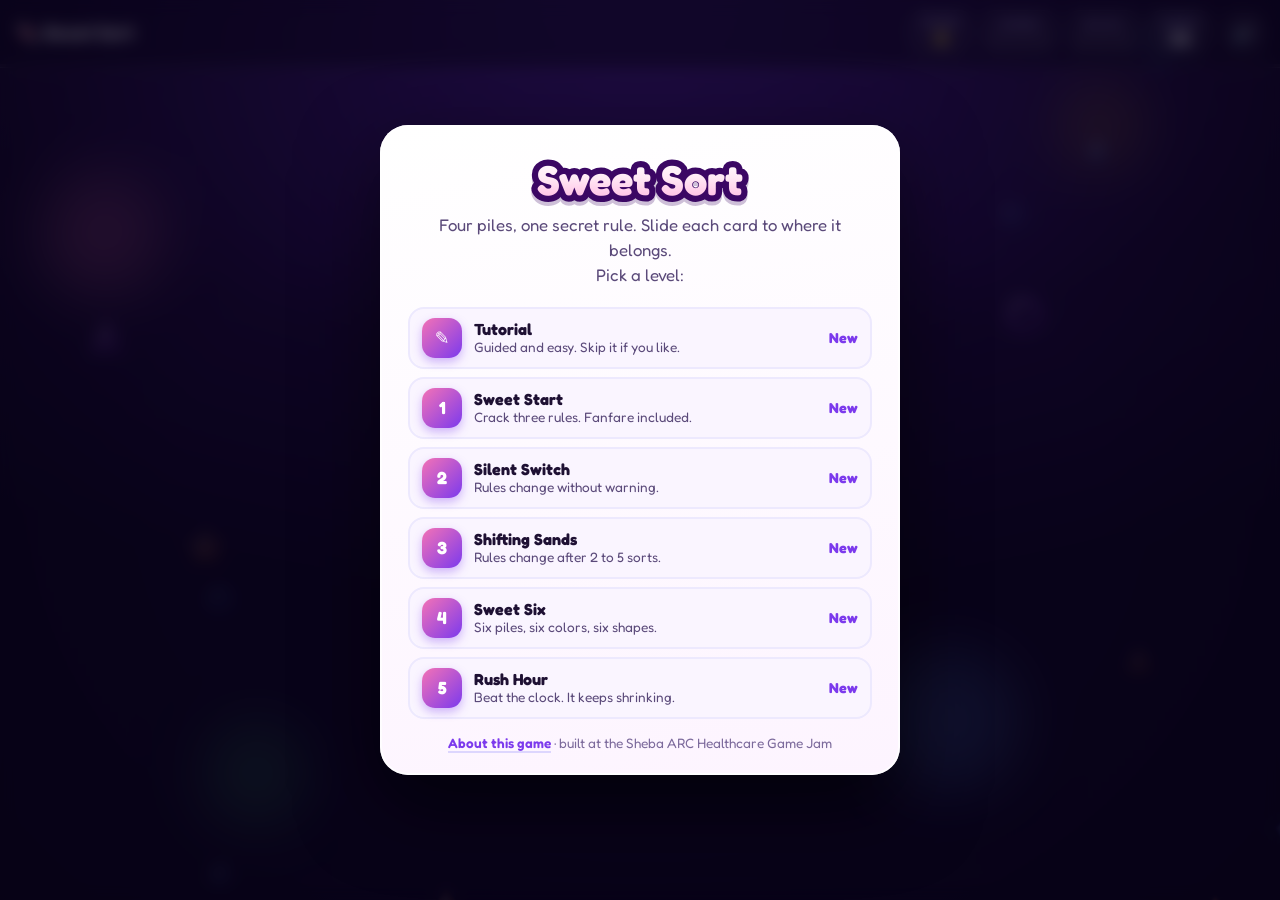
==== commit f0ac5028: "Open every level from the start Co-Authored-By: Claude Fable 5.1 <noreply@anthropic.com>" ====
--- a/candy/index.html
+++ b/candy/index.html
@@ -8,7 +8,7 @@
   <link rel="preconnect" href="https://fonts.googleapis.com">
   <link rel="preconnect" href="https://fonts.gstatic.com" crossorigin>
   <link href="https://fonts.googleapis.com/css2?family=Fredoka:wght@400;500;600;700&display=swap" rel="stylesheet">
-  <link rel="stylesheet" href="style.css?v=8">
+  <link rel="stylesheet" href="style.css?v=9">
 </head>
 <body>
 <div class="app">
@@ -79,6 +79,6 @@
 
   <canvas id="fx" aria-hidden="true"></canvas>
 </div>
-<script src="game.js?v=8"></script>
+<script src="game.js?v=9"></script>
 </body>
 </html>
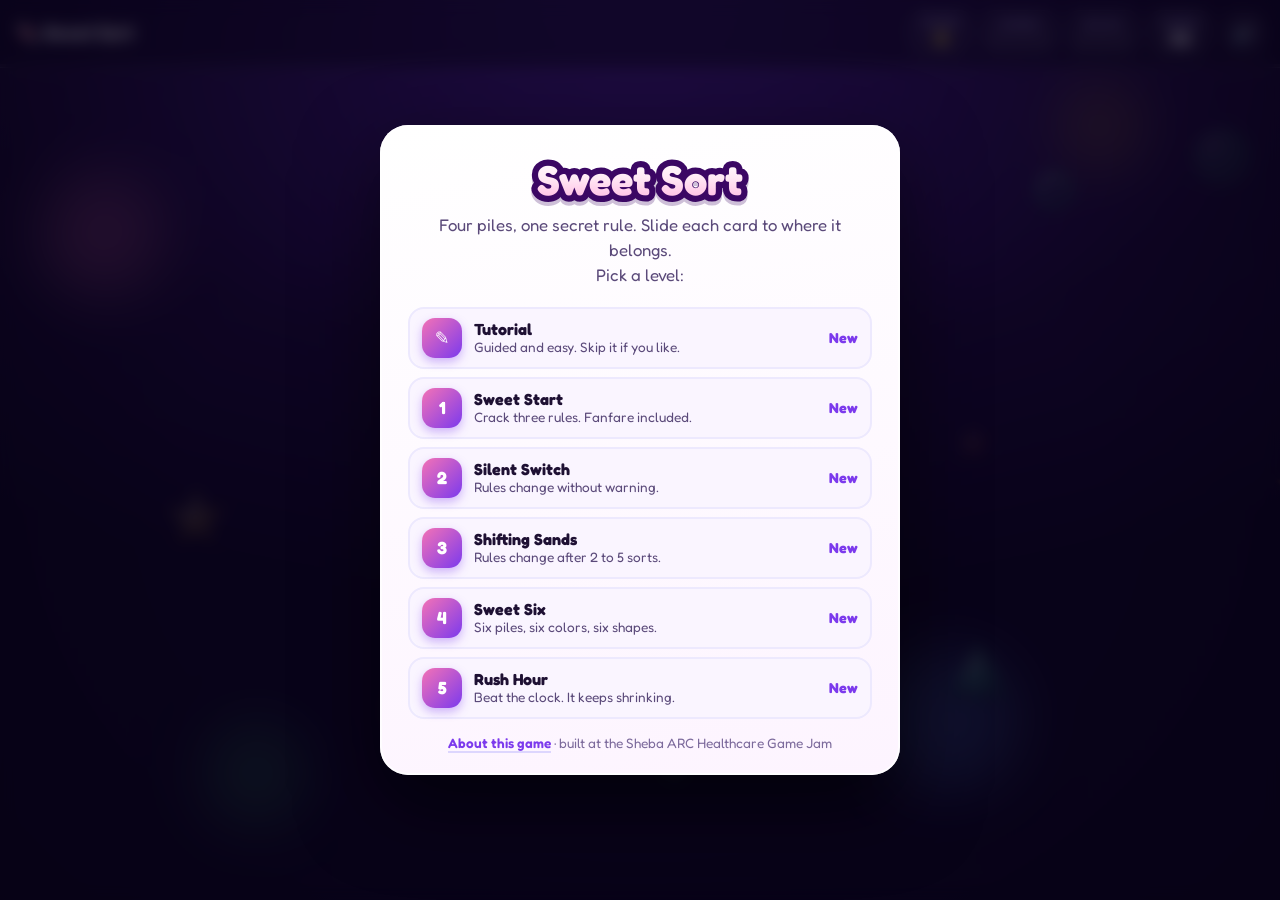
==== commit b6fd031a: "Vary the streak callouts with a pool of adjectives per tier Co-Authored-By: Claude Fable 5.1 <norepl" ====
--- a/candy/index.html
+++ b/candy/index.html
@@ -8,7 +8,7 @@
   <link rel="preconnect" href="https://fonts.googleapis.com">
   <link rel="preconnect" href="https://fonts.gstatic.com" crossorigin>
   <link href="https://fonts.googleapis.com/css2?family=Fredoka:wght@400;500;600;700&display=swap" rel="stylesheet">
-  <link rel="stylesheet" href="style.css?v=9">
+  <link rel="stylesheet" href="style.css?v=10">
 </head>
 <body>
 <div class="app">
@@ -79,6 +79,6 @@
 
   <canvas id="fx" aria-hidden="true"></canvas>
 </div>
-<script src="game.js?v=9"></script>
+<script src="game.js?v=10"></script>
 </body>
 </html>
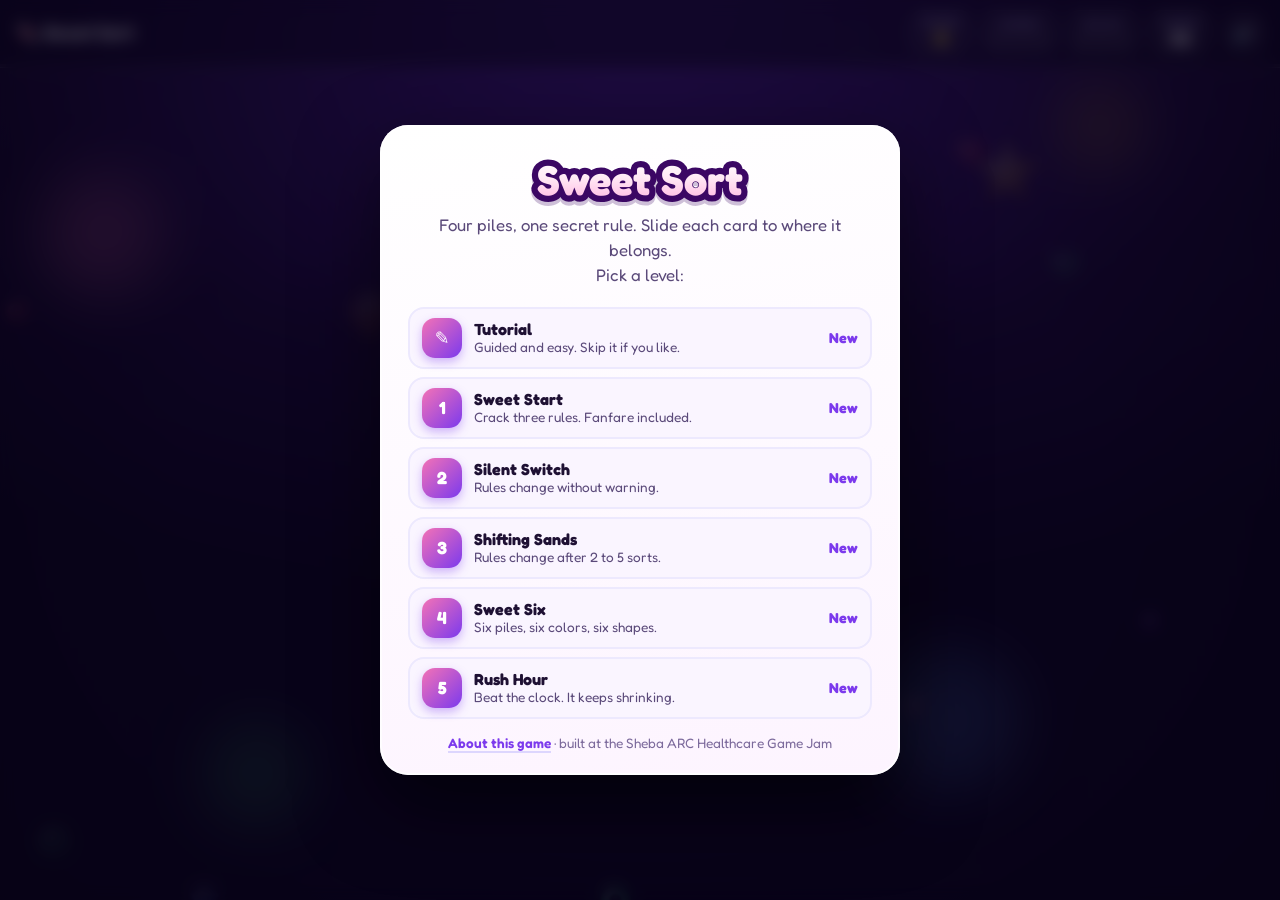
==== commit efe81ba6: "Serve Sweet Sort at the root and Card Sorter at /dealer /candy/ and /candy/about.html redirect to th" ====
--- a/candy/index.html
+++ b/candy/index.html
@@ -2,83 +2,9 @@
 <html lang="en">
 <head>
   <meta charset="utf-8">
-  <meta name="viewport" content="width=device-width, initial-scale=1, viewport-fit=cover">
+  <meta http-equiv="refresh" content="0; url=../">
   <title>Sweet Sort</title>
-  <meta name="description" content="A candy-flavored take on the Wisconsin Card Sorting Test. Slide the sweets to the right pile.">
-  <link rel="preconnect" href="https://fonts.googleapis.com">
-  <link rel="preconnect" href="https://fonts.gstatic.com" crossorigin>
-  <link href="https://fonts.googleapis.com/css2?family=Fredoka:wght@400;500;600;700&display=swap" rel="stylesheet">
-  <link rel="stylesheet" href="style.css?v=10">
+  <script>location.replace('../' + location.search + location.hash);</script>
 </head>
-<body>
-<div class="app">
-  <div class="bg-candies" id="bg-candies" aria-hidden="true"></div>
-
-  <header class="hud">
-    <div class="brand"><button class="brand__home" id="home-btn" title="Back to levels">🍬 Sweet Sort</button><span class="level-chip" id="level-chip"></span><span class="rule-chip" id="rule-chip"></span></div>
-    <div class="stats">
-      <div class="stat stat--score">
-        <span class="stat__label">Score</span>
-        <span class="stat__row"><span id="score" class="stat__value">0</span><span id="multi" class="multi" aria-live="polite"></span></span>
-      </div>
-      <div class="stat">
-        <span class="stat__label">Combo</span>
-        <span class="pips" id="pips" aria-label="Combo progress"></span>
-        <span class="stat__value streak-num" id="streak-num">0</span>
-      </div>
-      <div class="stat">
-        <span class="stat__label">Rules</span>
-        <span class="stars" id="stars" aria-label="Rules cracked"></span>
-      </div>
-      <div class="stat"><span class="stat__label">Cards</span><span id="cards-left" class="stat__value">32</span></div>
-      <div class="stat stat--time hidden" id="time-stat"><span class="stat__label">Time</span><span id="time" class="stat__value">0.0</span></div>
-    </div>
-    <button id="mute" class="icon-btn" aria-label="Toggle sound" title="Toggle sound (M)">🔊</button>
-    <div class="progress" aria-hidden="true"><div class="progress__fill" id="progress"></div></div>
-  </header>
-
-  <main class="table" id="table">
-    <div class="coach hidden" id="coach" role="status" aria-live="polite"><span class="coach__icon">🍭</span><span id="coach-text"></span></div>
-    <div class="board" id="board">
-      <div class="center" id="center">
-        <div class="toast" id="toast"><span class="toast__txt" id="toast-txt" data-text=""></span></div>
-        <svg class="timer hidden" id="timer" aria-hidden="true"><rect class="timer__track" pathLength="100"/><rect class="timer__fill" id="timer-rect" pathLength="100"/></svg>
-        <div class="card-wrap" id="card-wrap">
-          <div class="stack-card"></div>
-          <div class="stack-card"></div>
-        </div>
-      </div>
-    </div>
-    <p class="hint">Slide the card toward a pile · or press 1 to 4</p>
-  </main>
-
-  <div class="overlay" id="start-overlay">
-    <div class="panel">
-      <h1 class="panel__title"><span class="title-txt" data-text="Sweet Sort">Sweet Sort</span></h1>
-      <p class="panel__lead">Four piles, one secret rule. Slide each card to where it belongs.<br>Pick a level:</p>
-      <div class="levels" id="levels"></div>
-      <p class="about-link"><a href="about.html">About this game</a> · built at the Sheba ARC Healthcare Game Jam</p>
-    </div>
-  </div>
-
-  <div class="overlay hidden" id="end-overlay">
-    <div class="panel">
-      <div class="panel__eyebrow" id="end-eyebrow">Game over</div>
-      <h2 class="panel__title"><span class="title-txt" id="end-title" data-text="All sorted">All sorted</span></h2>
-      <div class="end-stars" id="end-stars" aria-label="Stars earned"></div>
-      <div class="rank" id="end-rank"></div>
-      <div class="unlock hidden" id="end-unlock"></div>
-      <div class="results" id="end-results"></div>
-      <div class="btn-row">
-        <button class="btn btn--primary" id="next-btn">Next level</button>
-        <button class="btn btn--ghost" id="again-btn">Play again</button>
-        <button class="btn btn--ghost" id="levels-btn">Levels</button>
-      </div>
-    </div>
-  </div>
-
-  <canvas id="fx" aria-hidden="true"></canvas>
-</div>
-<script src="game.js?v=10"></script>
-</body>
+<body><p>Sweet Sort moved to <a href="../">the home page</a>.</p></body>
 </html>
